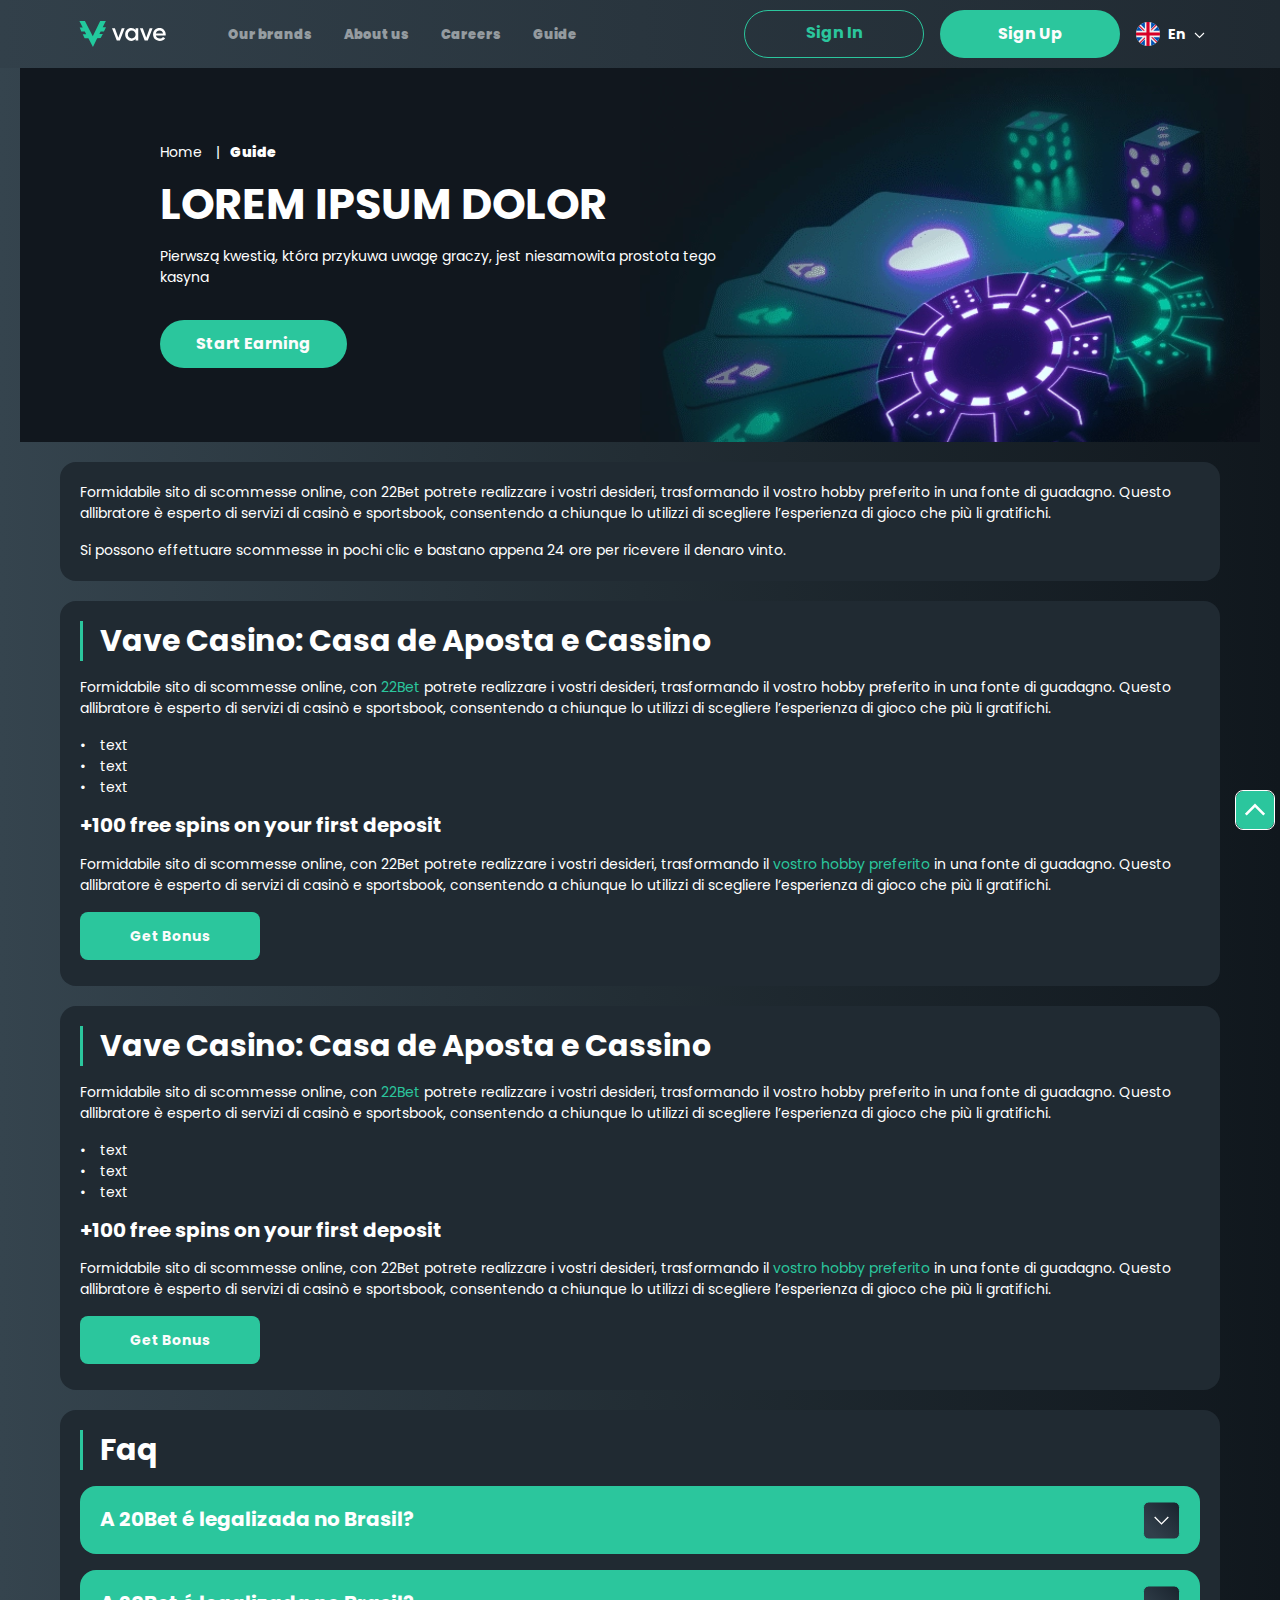
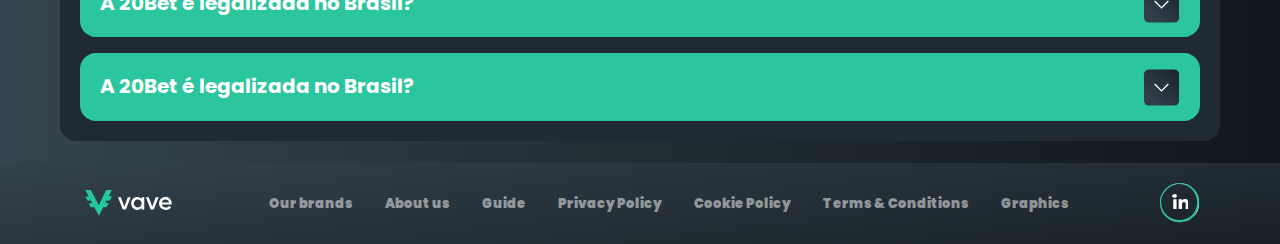
==== guide.html @ be702fa3 "Добавление внутренних страниц" ====
<!DOCTYPE html>
<html lang="en">
  <head>
    <meta charset="UTF-8" />
    <meta name="viewport" content="width=device-width, initial-scale=1.0" />
    <title>Partnersvave</title>
    <meta name="description" content />
    <meta property="og:site_name" content />
    <meta property="og:title" content />
    <meta property="og:type" content="website" />
    <meta property="og:url" content />
    <meta property="og:image" content />
    <meta property="og:image:alt" content />
    <meta property="og:locale" content="en" />
    <meta property="og:description" content />
    <link rel="preconnect" href="https://fonts.googleapis.com" />
    <link rel="preconnect" href="https://fonts.gstatic.com" crossorigin />
    <link href="https://fonts.googleapis.com/css2?family=Poppins&family=Roboto:wght@300;400;500;700;900&display=swap" rel="stylesheet">

    <link rel="stylesheet" href="./css/reset.css" />
    <link rel="stylesheet" href="./css/main.css" />
    <link rel="stylesheet" href="./css/media.css" />
    <link rel="icon" href="./images/icon.svg" type="image/svg+xml" />
  </head>
  <body>
    <header class="header">
      <section class=" content header__content">
        <a href="./index.html" class="logo header__logo"
        ><img src="./images/Logo.svg" alt="logo" title
      /></a>
        <button class="header__btn-menu">
          <svg
            width="16px"
            height="16px"
            viewBox="0 0 16 16"
            xmlns="http://www.w3.org/2000/svg"
          >
            <rect y="0" width="16" height="3" rx="1.5"></rect>
            <rect y="6.5" width="16" height="3" rx="1.5"></rect>
            <rect y="13" width="16" height="3" rx="1.5"></rect>
          </svg>
        </button>
        <nav class="menu header__menu">
          <ul>
            <li><a href="#">Our brands</a></li>
            <li><a href="#">About us</a></li>
            <li><a href="#">Careers</a></li>
            <li><a href="#">Guide</a></li>
          </ul>
          <div class="header__menu-btn">
            <a href="#" class="button outline header__menu-outline">sign in</a>
            <a href="#" class="button header__button header__menu-button">Sign Up</a>
          </div>
        </nav>
        <a href="#" class="button outline">sign in</a>
        <a href="#" class="button header__button">Sign Up</a>
        <div class="header__language">
            <div class="header__flag-wrap">
                <a href="#" class="header__flag">
                    <span>
                      <img src="./images/flag/unitedKingdom.svg" alt="flag" title />
                    </span>
                    <span>En</span>
                  </a>
            </div>
            <div class="header__flag-menu">
                <ul>
                    <li>
                        <a href="#" class="header__flag-link">
                            <span>
                              <img src="./images/flag/france.svg" alt="flag" title />
                            </span>
                            <span>Fr</span>
                          </a>
                    </li>
                    <li>
                        <a href="#" class="header__flag-link">
                            <span>
                              <img src="./images/flag/germany.svg" alt="flag" title />
                            </span>
                            <span>De</span>
                          </a>
                    </li>
                    <li>
                        <a href="#" class="header__flag-link">
                            <span>
                              <img src="./images/flag/italy.svg" alt="flag" title />
                            </span>
                            <span>It</span>
                          </a>
                    </li>
                    <li>
                        <a href="#" class="header__flag-link">
                            <span>
                              <img src="./images/flag/portugal.svg" alt="flag" title />
                            </span>
                            <span>Pt</span>
                          </a>
                    </li>
                    <li>
                        <a href="#" class="header__flag-link">
                            <span>
                              <img src="./images/flag/spain.svg" alt="flag" title />
                            </span>
                            <span>Es</span>
                          </a>
                    </li>
                    <li>
                        <a href="#" class="header__flag-link">
                            <span>
                              <img src="./images/flag/unitedKingdom.svg" alt="flag" title />
                            </span>
                            <span>En</span>
                          </a>
                    </li>
                </ul>
            </div>
        </div>
        
      </section>
    </header>
    <main class="main">
      <section class="main__wrap">
        <section class="hero hero__content">
          <div class="hero__data">
            <ul class="breadcrumbs"  itemscope itemtype="https://schema.org/BreadcrumbList">
                <li itemprop="itemListElement" itemscope itemtype="https://schema.org/ListItem">
                <a href="#" itemprop="item"> <span itemprop="name">Home</span></a>
                <meta itemprop="position" content="1" />
                </li>
                <li itemprop="itemListElement" itemscope itemtype="https://schema.org/ListItem">
                  <a itemprop="item"> <span itemprop="name">Guide</span></a>
                  <meta itemprop="position" content="2" /></li>
              </ul>
            <h1 class="title general hero__title">Lorem ipsum dolor</h1>
            <p>
              Pierwszą kwestią, która przykuwa uwagę graczy, jest niesamowita
              prostota tego kasyna
            </p>
            <a href="" class="button hero__button">Start earning</a>
          </div>
          <div class="hero__img"><img src="./images/new_live.svg" alt="hero" title /></div>
        </section>
        <section class="content__wrapper">
          <section class="content article">
            <p>
              Formidabile sito di scommesse online, con 22Bet potrete realizzare
              i vostri desideri, trasformando il vostro hobby preferito in una
              fonte di guadagno. Questo allibratore è esperto di servizi di
              casinò e sportsbook, consentendo a chiunque lo utilizzi di
              scegliere l’esperienza di gioco che più li gratifichi.
            </p>
            <p>
              Si possono effettuare scommesse in pochi clic e bastano appena 24
              ore per ricevere il denaro vinto.
            </p>
          </section>
         
          
          <section class="content article">
            <h2 class="title high advantages__title">
              Vave Casino: Casa de Aposta e Cassino
            </h2>
            <p>
              Formidabile sito di scommesse online, con
              <a href="#" class="advantages__link">22Bet</a> potrete realizzare
              i vostri desideri, trasformando il vostro hobby preferito in una
              fonte di guadagno. Questo allibratore è esperto di servizi di
              casinò e sportsbook, consentendo a chiunque lo utilizzi di
              scegliere l’esperienza di gioco che più li gratifichi.
            </p>
            <ul>
              <li>text</li>
              <li>text</li>
              <li>text</li>
            </ul>
            <h3>+100 free spins on your first deposit</h3>
            <p>
              Formidabile sito di scommesse online, con 22Bet potrete realizzare
              i vostri desideri, trasformando il
              <a href="#" class="advantages__link">vostro hobby preferito</a> in
              una fonte di guadagno. Questo allibratore è esperto di servizi di
              casinò e sportsbook, consentendo a chiunque lo utilizzi di
              scegliere l’esperienza di gioco che più li gratifichi.
            </p>
            <a href="" class="button article__button">Get Bonus</a>
          </section>
          <section class="content article">
            <h2 class="title high advantages__title">
              Vave Casino: Casa de Aposta e Cassino
            </h2>
            <p>
              Formidabile sito di scommesse online, con
              <a href="#" class="advantages__link">22Bet</a> potrete realizzare
              i vostri desideri, trasformando il vostro hobby preferito in una
              fonte di guadagno. Questo allibratore è esperto di servizi di
              casinò e sportsbook, consentendo a chiunque lo utilizzi di
              scegliere l’esperienza di gioco che più li gratifichi.
            </p>
            <ul>
              <li>text</li>
              <li>text</li>
              <li>text</li>
            </ul>
            <h3>+100 free spins on your first deposit</h3>
            <p>
              Formidabile sito di scommesse online, con 22Bet potrete realizzare
              i vostri desideri, trasformando il
              <a href="#" class="advantages__link">vostro hobby preferito</a> in
              una fonte di guadagno. Questo allibratore è esperto di servizi di
              casinò e sportsbook, consentendo a chiunque lo utilizzi di
              scegliere l’esperienza di gioco che più li gratifichi.
            </p>
            <a href="" class="button article__button">Get Bonus</a>
          </section>

          <section class="content faq">
            <h2 class="title high advantages__title">Faq</h2>
            <ul
              class="faq__list"
              itemscope
              itemtype="https://schema.org/FAQPage"
            >
              <li
                class="faq__item"
                itemscope
                itemprop="mainEntity"
                itemtype="https://schema.org/Question"
              >
                <h3
                  class="title medium faq__subtitle js-button-expander"
                  itemprop="name"
                >
                  A 20Bet é legalizada no Brasil?
                </h3>
                <div
                  class="faq__answer js-expand-content"
                  itemscope
                  itemprop="acceptedAnswer"
                  itemtype="https://schema.org/Answer"
                >
                  <p itemprop="text">
                    Lorem ipsum dolor sit amet, consectetur adipiscing elit.
                    Consequat egestas eget purus, in dapibus imperdiet quis
                    eget. Curabitur semper volutpat cras elementum. Eget
                    ultrices donec urna tellus duis ullamcorper consequat. Enim
                    nunc neque tristique adipiscing varius sit tristique. Sit
                    parturient eget pharetra, suspendisse. Turpis ut odio lorem
                    sapien congue. Pulvinar id in mollis faucibus ut. Magna in
                    neque tristi
                  </p>
                </div>
              </li>
              <li
                class="faq__item"
                itemscope
                itemprop="mainEntity"
                itemtype="https://schema.org/Question"
              >
                <h3
                  class="title medium faq__subtitle js-button-expander"
                  itemprop="name"
                >
                  A 20Bet é legalizada no Brasil?
                </h3>
                <div
                  class="faq__answer js-expand-content"
                  itemscope
                  itemprop="acceptedAnswer"
                  itemtype="https://schema.org/Answer"
                >
                  <p itemprop="text">
                    Lorem ipsum dolor sit amet, consectetur adipiscing elit.
                    Consequat egestas eget purus, in dapibus imperdiet quis
                    eget. Curabitur semper volutpat cras elementum. Eget
                    ultrices donec urna tellus duis ullamcorper consequat. Enim
                    nunc neque tristique adipiscing varius sit tristique. Sit
                    parturient eget pharetra, suspendisse. Turpis ut odio lorem
                    sapien congue. Pulvinar id in mollis faucibus ut. Magna in
                    neque tristi
                  </p>
                </div>
              </li>
              <li
                class="faq__item"
                itemscope
                itemprop="mainEntity"
                itemtype="https://schema.org/Question"
              >
                <h3
                  class="title medium faq__subtitle js-button-expander"
                  itemprop="name"
                >
                  A 20Bet é legalizada no Brasil?
                </h3>
                <div
                  class="faq__answer js-expand-content"
                  itemscope
                  itemprop="acceptedAnswer"
                  itemtype="https://schema.org/Answer"
                >
                  <p itemprop="text">
                    Lorem ipsum dolor sit amet, consectetur adipiscing elit.
                    Consequat egestas eget purus, in dapibus imperdiet quis
                    eget. Curabitur semper volutpat cras elementum. Eget
                    ultrices donec urna tellus duis ullamcorper consequat. Enim
                    nunc neque tristique adipiscing varius sit tristique. Sit
                    parturient eget pharetra, suspendisse. Turpis ut odio lorem
                    sapien congue. Pulvinar id in mollis faucibus ut. Magna in
                    neque tristi
                  </p>
                </div>
              </li>
            </ul>
          </section>
        </section>
      </section>
      <div class="" onclick="scrollToTop()">
        <button class="main__arrow" id="scrollToTopBtn"></button>
      </div>
    </main>
    <footer class="footer">
      <section class="content footer__content">
        <a href="#" class="logo footer__logo"
          ><img src="./images/Logo.svg" alt="logo" title
        /></a>
        <nav class="menu footer__menu">
            <ul>
              <li><a href="#">Our brands</a></li>
              <li><a href="#">About us</a></li>
              <li><a href="#">Guide</a></li>
              <li><a href="./policy.html">Privacy Policy</a></li>
              <li><a href="#">Cookie Policy</a></li>
              <li><a href="./terms.html">Terms & Conditions</a></li>
              <li><a href="#">Graphics</a></li>
            </ul>
          </nav>
          <a href="#" class="footer__link"><img src="./images/Linkedin.svg" alt="Linkedin" title></a>
      </section>
    </footer>
    <script src="./js/flag.js"></script>
    <script src="./js/mobile-menu.js"></script>
    <script src="./js/expander.js"></script>
    <script src="./js/arrowUp.js"></script>
  </body>
</html>
---- css/main.css ----
@charset "utf-8";



body{
    display: block;
    position: relative;
    width: 100%;
    background: linear-gradient(to right, rgb(53, 68, 78) 0%, rgb(34, 45, 52) 50%, rgb(16, 23, 29) 100%);
    font-family: "Poppins", sans-serif;
    font-size: 14px;
    font-weight: 400;
    line-height: 21px;
    text-align: left;
    color:#ffffff;



}

.content{
    display: block;
    position: relative;
    width: 100%;
    max-width: 1160px;
    /* overflow: hidden; */
    border-radius: 16px;
    background: #202a32;
    padding: 20px;
    margin: 0 auto 20px auto;
}

h1, h2, h3,h4, .title{
 display: block;
 position: relative;
 font-size: 43px;
 font-weight: 700;
 line-height: 51.6px;
 /* text-align: center; */
 color:#ffffff;

}

h1, .title.general{
    text-transform: uppercase;
}

h2,.title.high{
    display: flex;
    justify-content: left;
    align-items: center;
    font-size: 30px;
    line-height: 40px;
    text-align: center;
    padding-left: 20px;
}

h2::before,
.title.high::before
 {
  content: "";
  display: block;

  position: absolute;
  width: 3px;
  height: 40px;

  background: #2bc69d;
}

h2::before,
.title.high::before {
  left: 0;
}



h3, .title.medium {
    font-size: 20px;
    line-height: 23.5px;
    text-align: left;
}

h4, .title.mini {
    font-size: 16px;
    line-height: 24px;
    text-align: left;
}

article > *,
.article > *,
.desk > * {
  margin-top: 16px;
}

article > *:first-child,
.article > *:first-child,
.desk > *:first-child {
  margin-top: 0 !important;
}

article > h2,
.article > h2,
.desk > h2 {
  margin-top: 20px;
}

article > h3,
.article > h3,
.desk > h3 {
  margin-top: 16px;
}

article > h4,
.article > h4,
.desk > h4 {
  margin-top: 16px;
}

.button{
    display: inline-block;
    position: relative;
    width: auto;
    min-width: 180px;
    height: 48px;
    border-radius: 50px;
    border: none;
    background: #2BC69D;
    overflow: hidden;
    font-size: 16px;
    font-weight: 700;
    line-height: 20px;
    text-align: center;
    text-decoration: none;
    text-transform: capitalize;
    color: #FCFCFC;
    white-space: nowrap;
    cursor: pointer;
    padding: 14px 36px;
    margin: 0 auto;
    transition: all 0.5s;

}

.button:hover{
  border: 1px solid #2BC69D;
  background: none;
  color: #2BC69D;
}

.button.outline{
    border: 1px solid #2BC69D;
    background: none;
    color: #2BC69D;
    padding: 12px 24px;
    margin-right: 16px;
}

.button.outline:hover{
    background:  #2BC69D;
    color:#ffffff;
}

.background{
    display: block;
    position: absolute;
    top: 0;
    bottom: 0;
    left: 0;
    right: 0;
    overflow: hidden;
    z-index: 0;
}

.background img{
    display: block;
    position: relative;
    width: 100%;
    height: 100%;
    object-fit: cover;
}

.images img {
    border-radius: 8px;
    width: 100%;
    height: 100%;
    overflow: hidden;
  }

.header, .main, .footer{
    display: flex;
    position: relative;
    justify-content: space-between;
    align-items: center;
    width: 100%;
    /* max-width: 1440px; */
    /* padding: 14px 140px; */
    margin: 0 auto;
}  




/* --------------------header------------ */

.header{
    position: fixed;
    top: 0;
    left: 0;
    right: 0;
    height: 68px;
    /* width: 100%; */
    /* background: linear-gradient(to right, rgb(53, 68, 78) 0%, rgb(34, 45, 52) 50%, rgb(16, 23, 29) 100%); */
    background: linear-gradient(90.00deg, rgb(50, 64, 74),rgb(32, 42, 50) 100%);
    /* background: linear-gradient(#313f4b 0%, #313f4b 20%, #19232d 97%); */
    
    z-index: 100;
}

.header__content{
    display: flex;
    align-items: center;
    flex-direction: row;
    
    /* height: 68px; */
    border-radius: 0;
   
    /* padding: 14px 40px; */
    /* background: linear-gradient(90.00deg, rgb(50, 64, 74),rgb(32, 42, 50) 100%); */
    background: none;
    /* padding: 0; */
    padding: 14px;
    margin: 0 auto;
    

}

.logo{
    display: block;
    position: relative;
    flex: 0 0 98px;
    margin-right: 56px;
    transition: all 0.5s;
}

.logo:hover {
    transform: scale(1.2);
  }

.logo img{
    display: block;
    position: relative;
    width: auto;
    max-height: 50px;
    margin: 0 auto;
}

.menu{
  display: flex;
  margin-right:  auto;
}

.menu ul{
  display: flex;
  gap: 32px;
  

  
}

.menu ul li a{
  display: block;
  font-size: 13px;
  font-weight: 900;
  color: rgba(255, 255, 255, 0.5);
  padding: 10px 0;
  transition: all 0.5s;

}

.menu ul li a:hover, .header__flag span:last-child:hover, .header__flag-link span:last-child:hover{
  color: #2BC69D;
}

.outline, .header__button{
  margin: 0;;
}
.header__flag,.header__flag-link{
  /* position: relative; */
  display: flex;
  justify-content: center;
  align-items: center;
  gap: 8px;
  margin-left: 16px;
}
.header__flag-link{
  margin-left: 0;
  padding: 8px 16px;
}

.header__flag span,.header__flag-link span {
  display: block;
  padding: 14px 0;
}

.header__flag-link span {
  padding: 0;
}

.header__flag img,.header__flag-link img {
  display: block;
  width: 24px;
  height: 24px;
}
.header__flag span:last-child, .header__flag-link:last-child{
  font-weight: 700;
  line-height: 20px;
  color:#ffffff;
  

}

.header__flag:last-child{
  padding-right: 20px;
}

.header__flag span:last-child::after{
  content:'';
  display: block;
  position: absolute;
  right: 0;
  top: 50%;
  transform: translateY(-50%);
  width: 14px ;
  height: 14px;
  background: url(../images/flag/down.svg) no-repeat center center / contain
  ;
}

.header__flag-wrap {
  position: relative; 
  /* display: inline-block;
  cursor: pointer; */
}

.header__flag-menu{
  display: none;
  position: absolute;
 
  right: 0;
  top: 75px;
 
  /* max-width: 166px; */
  max-width: 100%;
  width: 166px;
  height: 136px;
  border-radius: 8px;
  background: radial-gradient(195% 100% at 0% 0%, #35444e 0%, #10171d 100%);
  padding: 8px 0 8px 0;
  background-color: red; 
  z-index: 1000;
}

.header__flag-menu ul{
  display: flex;
  flex-wrap: wrap;

}

.header__flag-menu.active{
  display: block;
  display: flex;
  flex-direction: row;
  
  
  
}

.header__flag-menu li{
  display: flex;
  /* width: calc(50% -10px); */
}

/* .header__language {
  position: relative;
  overflow: visible ;
} */

/* -------------- header__btn-menu-----------*/

.header__btn-menu {
    display: block;
    flex: 0 1 auto;
    min-width: 0;
    background: none;
    border: 1px solid #ffffff;
    padding: 15px;
    margin-left: 15px;
    order: 3;
  }
  
  svg {
    position: relative;
    fill: #ffffff;
    line-height: 1;
    vertical-align: 1;
  }
  
  .header__btn-menu {
    display: none;
  }

  
/* ----------main----------- */
.main{
  
    position: relative;
    display: block;
    max-width: 1440px;
    padding-top: 0; 
    padding-bottom: 70px;
}

.main__wrap{
  position: relative;
  display: flex;
  flex-direction: column;
  top: 68px;
  max-width: 1440px;
  padding: 0 20px ;
 
  
  
  
}

.content__wrapper{
    display: block;
    position: relative;
    max-width: 1160px;
    width: 100%;
    flex: 1 1 100%;
    
    margin: 0 auto;
    
}

/* -----------hero---------- */

.hero{
  display: flex;
  position: relative;
  align-items: center;
  justify-content: flex-start;
  width: 100%;
  height: 374px;
  max-width: 1440px;
  background: #11171E;
  padding: 44px 0 44px  140px ;
  margin-bottom: 20px;
  
  
}



.hero__data{
  display: flex;flex-direction: column;
  align-items: flex-start;
  max-width: 570px;
  /* padding-left: 50px; */
  z-index: 2;
}

.hero__title{
  margin-bottom: 16px;
}

.hero__button{
  margin-top: 32px;
  margin-left: 0;
  z-index: 3;
}

.hero__img{
  position: relative;
  position: absolute;
  top: 0;
  left: 50%;
  right: 0;
  bottom: 0;
  
  
   
    z-index: 1;
}

.hero__img img{
  display: block;
  width: 100%;
  height: 100%;
  margin: auto;
  object-fit: cover;}

  /* ----------article------- */
  .article ul li{
    position: relative;
    padding-left: 20px;
  }

  .article ul li::before{
    content: "•";;
    position: absolute;
    left: 0;
    
  }

  .article__button{
    border-radius: 8px;
    font-size: 14px;
    margin-top: 16px;

  }

  /* ---- advantages---------- */
  .advantages__title,.faq__title{
    margin-bottom: 16px;
  }
  .advantages__list{
    display: flex;
    flex-wrap: wrap;
    
    width: 100%;
    gap: 16px;
    
  }

  .advantages__list li{
    display: flex;
    flex-direction: column;
    justify-content: center;
    align-items: center;
    width: calc(50% - 10px);
    border-radius: 16px;
    background: #2A3842;
    padding: 32px;
  }

  .advantages__list li img{
    display: block;
    width: 48px;
    height: 48px;
    margin-bottom: 24px;
  }
  .advantages__subtitle{
    font-size: 16px;
    line-height: 24px;
    margin-bottom: 8px;
  }

  .advantages__link{
    color: #2BC69D;
  }

  /* -----------faq------------ */

  .faq ul li:not(:last-child){
    margin-bottom: 16px;
  }

  .faq__subtitle{
    position: relative;
    font-size: 16px;
    line-height: 24px;
    border-radius: 16px;
    background: #2BC69D;
    padding: 22px 60px 22px 20px;
  }

  .faq__subtitle::after{
    content:"";
    display: block;
    position: absolute;
    right: 20px;
    top: 15px;
    width: 38px;
    height: 39px;
    background: url(../images/faqDown.svg) no-repeat center center / contain;

  }

  .faq__subtitle.active::after{
    background: url(../images/faqUp.svg) no-repeat center center / contain;
  }

  .faq__answer{
    display: none;
    border: 1px solid #2BC69D;
    border-radius: 16px;
    padding: 10px 20px;
    margin-top: 8px;
  }

  .js-expand-content {
    display: none;
    overflow: hidden;
    transition: max-height 0.3s ease;
  }
  

  .faq__subtitle.active{
    display: block;
  }


  /* ----------main__arrow----------- */
  .main__arrow{
    display: block;
    position: fixed;
    width: 40px;
    height: 40px;
    
    bottom: 105px;
    right: 80px;
    border:1px solid #ffffff;
    border-radius: 8px;
    background: url(../images/arrowUp.svg) no-repeat center center / contain;
    z-index: 100;}

    

  /* ----------footer------------- */

.footer{
  background: linear-gradient(180deg, rgba(50, 64, 74, 0.5) 0%, rgba(32, 42, 50, 0.5) 100%);

}


.footer__content{
  display: flex;
  justify-content: space-between;
  background: none;
  margin: 0 auto;
}

.footer__menu{
  margin-right: 0;
}

.footer__logo{
  margin-right: 0;
}

.footer__link{
  width: 40px;
  height: 40px;
  flex: 0 0 40px;
  transition: all 0.5s;

}

.footer__link:hover{
  transform: scale(1.1);
}


/* -----------------guide----------------- */

.breadcrumbs {
  display: flex;
  text-align: center;
  margin-bottom: 16px;
  white-space: nowrap;
}

.breadcrumbs li:not(:last-child) a {
  padding-left: 0;
}

.breadcrumbs li a {
  font-size: 14px;
  font-weight: 400;
  line-height: 16.5px;
  color: #ffffff;
  padding: 10px;
}

.breadcrumbs li:first-child a:hover{
  color: #2BC69D;
}

.breadcrumbs li:last-child a{
  font-weight: 900;
}

.breadcrumbs > li:not(:last-child):after {
  content: '|';
  position: relative;
}
---- css/media.css ----
@media screen and (min-width: 1440px)  {
    .header__menu-btn{
        display: none;
    }
}

@media screen and (max-width: 1440px)  {
    .header__menu-btn{
        display: none;
    }

    .main__arrow{
        bottom: 70px;
    }
}

@media screen and (max-width: 1332px)  {
    .main__arrow{
        right: 5px;
    }
}

@media screen and (max-width: 1230px)  {
    .hero{
        padding-left: 44px;
    }
    
    

}

@media screen and (max-width: 980px) {
    .hero__data{
       

    }

    .hero__title{
        text-align: start;
    }

    .hero__img{
        /* left: -40px; */
    }

    
}

@media screen and (max-width: 939px) {
    .footer__logo{
        flex: 0;
    }

    .footer__content{
        flex-direction: column;
        justify-content: center;
        align-items: center;
        gap: 20px;
    }

    .footer__menu ul{
        flex-wrap: wrap;
        justify-content: center;
        gap: 12px;
    }

    .main__arrow{
        bottom: 200px;
    }
}

@media screen and (max-width: 972px) {
    
    .header__logo{
        margin-right: auto;
    }

    .header__btn-menu{
        display: block;
    }
}

/* ------------------header__btn-menu----------- */

@media screen and (max-width: 972px) {
    .header__menu{
        display: none;
    }


    .header__btn-menu.active {
        background: linear-gradient(#313f4b 0%, #313f4b 20%, #19232d 97%);
      }
    
      .header__btn-menu svg {
        display: block;
        margin: 0;
      }
    
      .header__btn-menu svg rect {
        transform-origin: 50% 50%;
        transition: all 0.5s;
      }
    
      .header__btn-menu.active svg rect:nth-child(1) {
        x: -2px;
        y: 6px;
        width: 20px;
        transform: rotate(225deg);
      }
    
      .header__btn-menu.active svg rect:nth-child(3) {
        opacity: 0;
      }
    
      .header__btn-menu.active svg rect:nth-child(2) {
        x: -2px;
        y: 6px;
        width: 20px;
        transform: rotate(135deg);
      }
    
      .header__menu {
        display: none;
        position: fixed;
        top: 65px;
        left: 0;
        width: 100%;
        height: 0;
        overflow: hidden;
    
        background: linear-gradient(#313f4b 0%, #313f4b 20%, #19232d 97%);
        text-align: center;
        z-index: 100;
        transition: height 0.5s ease, opacity 0.5s ease;
        opacity: 0;
        padding: 50px;
      }
    
      .header__menu.active {
        display: block;
        height: 100vh;
        opacity: 1;
      }
    
      .header {
        z-index: 101;
      }
    
      .header__menu ul {
        display: flex;
        flex-direction: column;
        align-items: center;
        gap: 20px;
        margin-bottom: 40px;
      }
      .header__menu ul li a {
        position: relative;
        font-size: 28px;
        padding: 10px 40px;
        white-space: nowrap;
    
      }
    

/* ------------------------------------- */


}

@media screen and (max-width: 876px) {
    .hero__img{
  left:  150px;
  width: 80%;
    }

    .hero__data{
        padding: 10px;
        border-radius: 16px;
        background: rgba(0,0,0,0.3);
    }
}

@media screen and (max-width: 715px) {
    .hero__img{
  
  width: 70%;
    }}

@media screen and (max-width: 662px){
   .outline{
    display: none;
   }

   .header__menu-btn {
    display: inline-block;
   }

   .header__menu-btn a{
    display: block;
    min-width: 200px;
      
     margin-top: 20px;
    white-space: wrap;

  }

  a.outline.header__menu-outline{
    margin-right: 0;
  }

  .hero__img{
   
 right: 0;}

 .advantages__list{
    display: block;
 }
  
 .advantages__list li{
    width: 100%;
 }

 .advantages__list li + li{
    margin-top: 16px;
 }
} 

@media screen and (max-width: 662px){
    .hero__img{
        left:  0;
        width: 100%;
  
    } 
    .hero{
        padding: 20px;
    }
}

@media screen and (max-width: 640px){
    .main__arrow{
        bottom: 220px;
    }

   .article__button{
    display: block; 
        width: 180px;
    margin-right: auto;
  margin-left: auto;}

  .h2, .title.high{
    font-size: 22px;
    line-height: 26px;
  }
}



    
@media screen and (max-width: 466px){
    .header__button{
     display: none;
    }

    .hero__title{
    font-size: 28px;
    line-height: 28px;
    text-align: center;
    
   }

   .hero__data{
    text-align: center;
   }
   .hero__button{
    margin-left: auto;
   }

  .title.faq__subtitle{
    font-size: 18px;
    
    
   }

   
 } 



 @media screen and (max-width: 435px){
    .title.faq__subtitle{
        font-size: 16px;
        
        
        
       }
 }

 @media screen and (max-width: 403px){
    .main__arrow{
     bottom:250px;
    }
 }
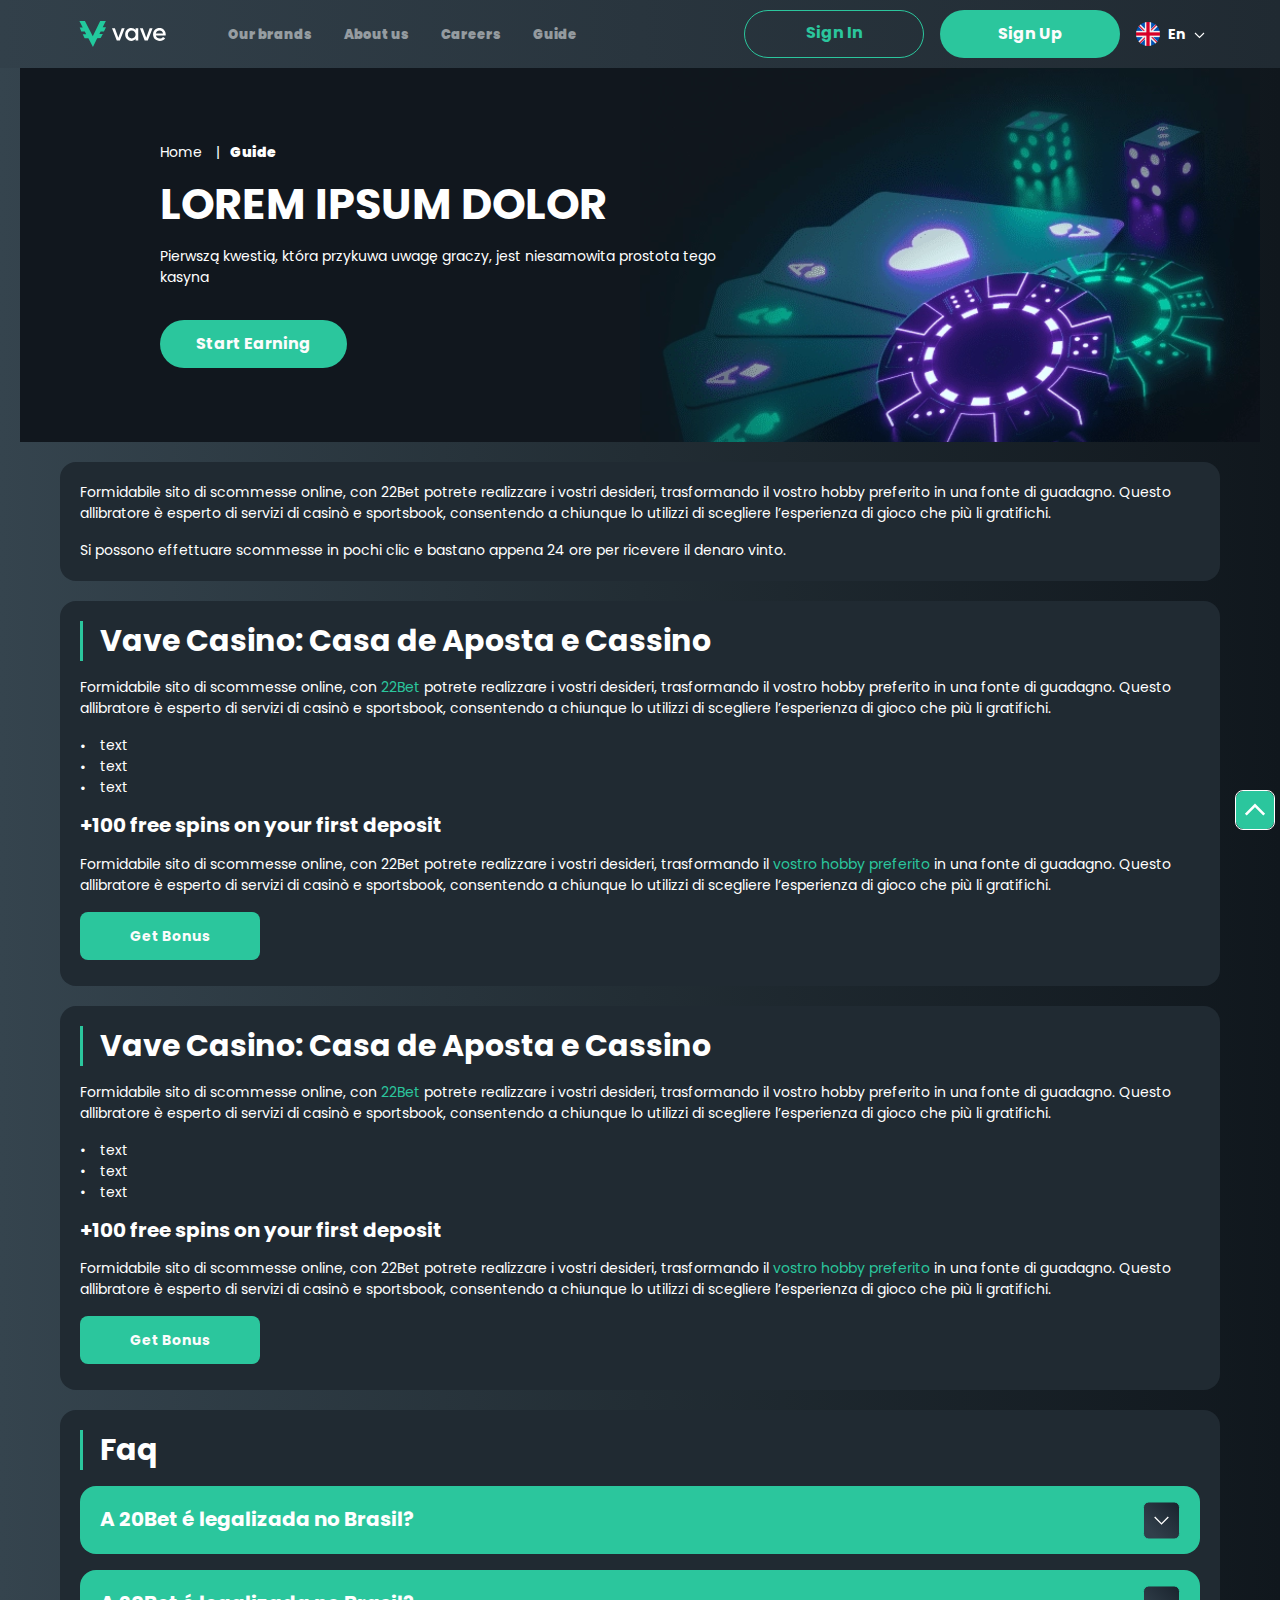
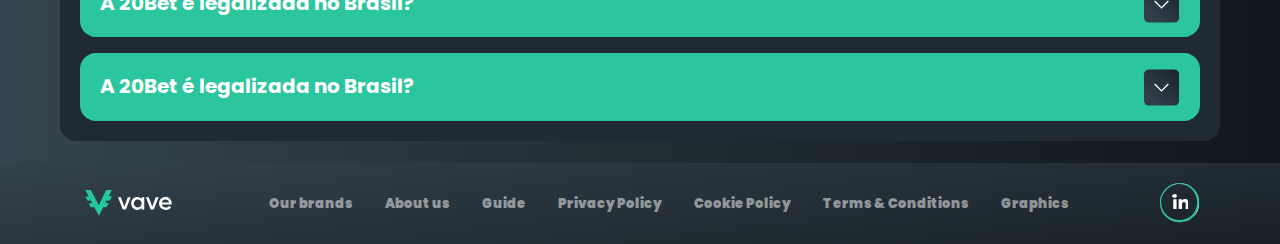
==== commit 0704cdc1: "Обновления" ====
--- a/guide.html
+++ b/guide.html
@@ -58,7 +58,7 @@
             <div class="header__flag-wrap">
                 <a href="#" class="header__flag">
                     <span>
-                      <img src="./images/flag/unitedKingdom.svg" alt="flag" title />
+                      <img src="./images/flag/unitedKingdom.png" alt="flag" title />
                     </span>
                     <span>En</span>
                   </a>
@@ -68,7 +68,7 @@
                     <li>
                         <a href="#" class="header__flag-link">
                             <span>
-                              <img src="./images/flag/france.svg" alt="flag" title />
+                              <img src="./images/flag/france.png" alt="flag" title />
                             </span>
                             <span>Fr</span>
                           </a>
@@ -76,7 +76,7 @@
                     <li>
                         <a href="#" class="header__flag-link">
                             <span>
-                              <img src="./images/flag/germany.svg" alt="flag" title />
+                              <img src="./images/flag/germany.png" alt="flag" title />
                             </span>
                             <span>De</span>
                           </a>
@@ -84,7 +84,7 @@
                     <li>
                         <a href="#" class="header__flag-link">
                             <span>
-                              <img src="./images/flag/italy.svg" alt="flag" title />
+                              <img src="./images/flag/italy.png" alt="flag" title />
                             </span>
                             <span>It</span>
                           </a>
@@ -92,7 +92,7 @@
                     <li>
                         <a href="#" class="header__flag-link">
                             <span>
-                              <img src="./images/flag/portugal.svg" alt="flag" title />
+                              <img src="./images/flag/portugal.png" alt="flag" title />
                             </span>
                             <span>Pt</span>
                           </a>
@@ -100,7 +100,7 @@
                     <li>
                         <a href="#" class="header__flag-link">
                             <span>
-                              <img src="./images/flag/spain.svg" alt="flag" title />
+                              <img src="./images/flag/spain.png" alt="flag" title />
                             </span>
                             <span>Es</span>
                           </a>
@@ -108,7 +108,7 @@
                     <li>
                         <a href="#" class="header__flag-link">
                             <span>
-                              <img src="./images/flag/unitedKingdom.svg" alt="flag" title />
+                              <img src="./images/flag/unitedKingdom.png" alt="flag" title />
                             </span>
                             <span>En</span>
                           </a>
--- a/css/main.css
+++ b/css/main.css
@@ -512,6 +512,8 @@
     content: "•";;
     position: absolute;
     left: 0;
+    top:50%;
+    transform: translateY(-50%);
     
   }
 
@@ -697,4 +699,24 @@
 .breadcrumbs > li:not(:last-child):after {
   content: '|';
   position: relative;
+}
+
+/* ----------policy------ */
+
+.hero__images {
+  position: relative;
+  position: absolute;
+  top: 0;
+  
+  right: 0;
+  bottom: 0;
+  z-index: 1;
+}
+
+.hero__images img {
+  display: block;
+  width: 100%;
+  height: 100%;
+  margin: auto;
+  object-fit: cover;
 }